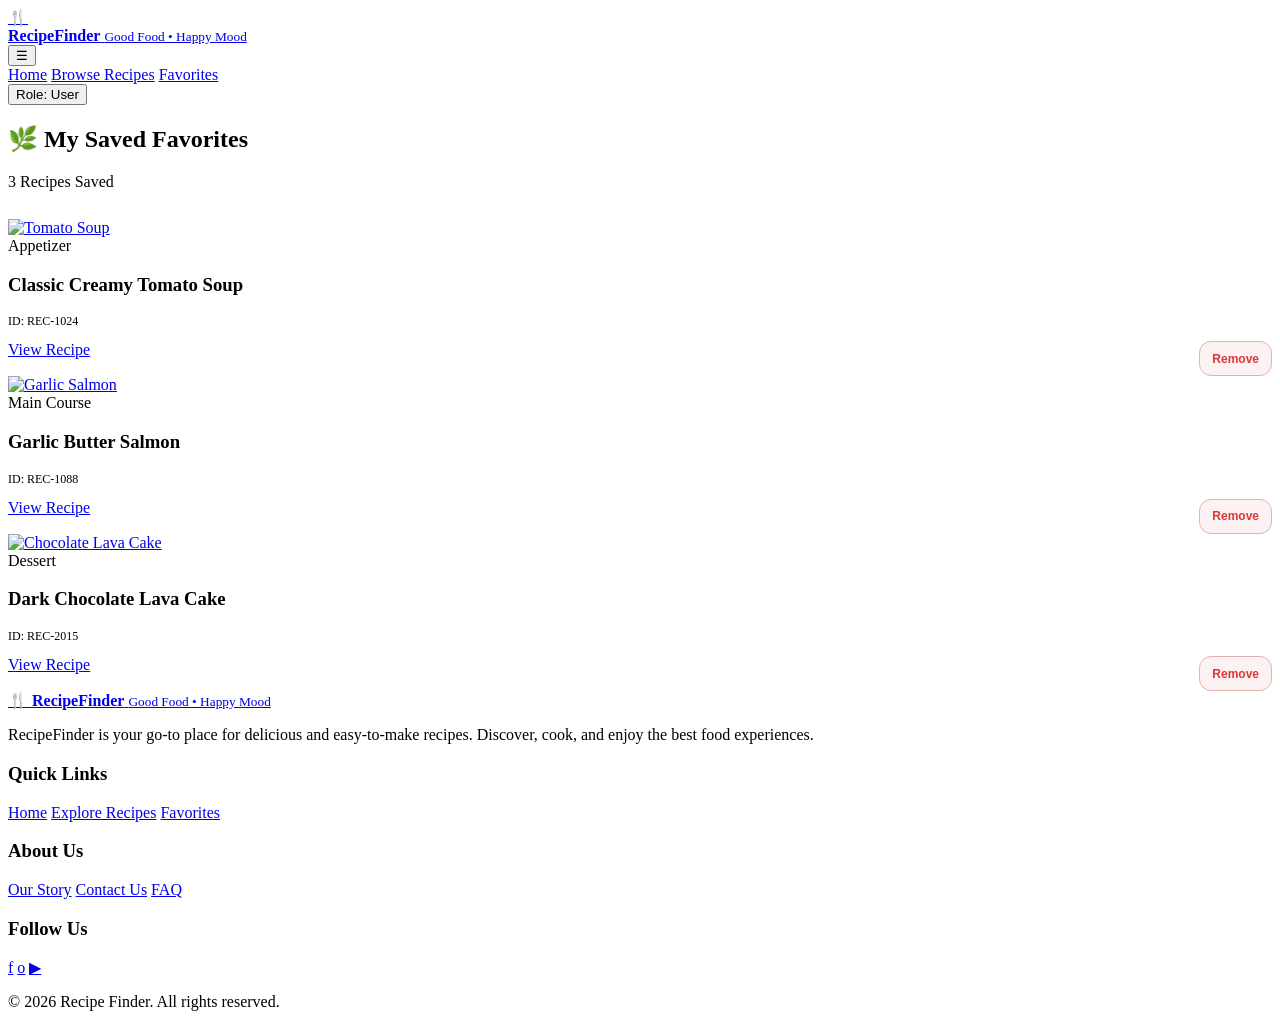
==== favorites.html @ 333517bc "Update favorites.html" ====
<!DOCTYPE html>
<html lang="en">
<head>
    <meta charset="UTF-8">
    <meta name="viewport" content="width=device-width, initial-scale=1.0">
    <title>My Favorites - Recipe Finder</title>
    <link rel="stylesheet" href="styles.css">
</head>
<body>

    <header class="site-header">
        <div class="container navbar">
            <a href="index.html" class="brand">
                <div class="brand-icon" aria-hidden="true">🍴</div>
                <div class="brand-copy">
                    <strong>Recipe<span>Finder</span></strong>
                    <small>Good Food &bull; Happy Mood</small>
                </div>
            </a>

            <button class="menu-toggle" id="menuToggle" aria-label="Toggle navigation" aria-expanded="false">☰</button>

            <nav class="nav-links" id="navLinks" aria-label="Main navigation">
                <a href="index.html">Home</a>
                <a href="browse.html">Browse Recipes</a>
                <a href="favorites.html" class="active">Favorites</a>
            </nav>

            <div class="auth-links">
                <button type="button" class="btn btn-outline" style="cursor: default;">Role: User</button>
            </div>
        </div>
    </header>

    <main class="popular-section">
        <div class="container">
            <div class="section-heading" style="margin-bottom: 28px;">
                <h2><span class="leaf" aria-hidden="true">🌿</span> My Saved Favorites</h2>
                <span class="text-link">3 Recipes Saved</span>
            </div>

            <div class="recipe-grid">
                <!-- Recipe Card 1 -->
                <article class="recipe-card">
                    <a href="recipe-details.html" class="card-image">
                        <img src="https://images.unsplash.com/photo-1547592180-85f173990554?auto=format&fit=crop&w=500&q=80" alt="Tomato Soup">
                    </a>
                    <div class="card-content">
                        <span class="tag tag-appetizer">Appetizer</span>
                        <h3>Classic Creamy Tomato Soup</h3>
                        <p style="font-size: 12px; color: var(--muted); margin-bottom: 12px;">ID: REC-1024</p>
                        <div style="display: flex; gap: 8px;">
                            <a href="recipe-details.html" class="card-button" style="flex: 1;">View Recipe</a>
                            <button type="button" class="btn" style="height: 35px; border: 1px solid #e0b3b0; background: #fdf2f2; border-radius: 12px; color: #d9383a; font-size: 12px; font-weight: 600; padding: 0 12px;">Remove</button>
                        </div>
                    </div>
                </article>

                <!-- Recipe Card 2 -->
                <article class="recipe-card">
                    <a href="recipe-details.html" class="card-image">
                        <img src="https://images.unsplash.com/photo-1519708227418-c8fd9a32b7a2?auto=format&fit=crop&w=500&q=80" alt="Garlic Salmon">
                    </a>
                    <div class="card-content">
                        <span class="tag tag-main">Main Course</span>
                        <h3>Garlic Butter Salmon</h3>
                        <p style="font-size: 12px; color: var(--muted); margin-bottom: 12px;">ID: REC-1088</p>
                        <div style="display: flex; gap: 8px;">
                            <a href="recipe-details.html" class="card-button" style="flex: 1;">View Recipe</a>
                            <button type="button" class="btn" style="height: 35px; border: 1px solid #e0b3b0; background: #fdf2f2; border-radius: 12px; color: #d9383a; font-size: 12px; font-weight: 600; padding: 0 12px;">Remove</button>
                        </div>
                    </div>
                </article>

                <!-- Recipe Card 3 -->
                <article class="recipe-card">
                    <a href="recipe-details.html" class="card-image">
                        <img src="https://images.unsplash.com/photo-1606313564200-e75d5e30476c?auto=format&fit=crop&w=500&q=80" alt="Chocolate Lava Cake">
                    </a>
                    <div class="card-content">
                        <span class="tag tag-dessert">Dessert</span>
                        <h3>Dark Chocolate Lava Cake</h3>
                        <p style="font-size: 12px; color: var(--muted); margin-bottom: 12px;">ID: REC-2015</p>
                        <div style="display: flex; gap: 8px;">
                            <a href="recipe-details.html" class="card-button" style="flex: 1;">View Recipe</a>
                            <button type="button" class="btn" style="height: 35px; border: 1px solid #e0b3b0; background: #fdf2f2; border-radius: 12px; color: #d9383a; font-size: 12px; font-weight: 600; padding: 0 12px;">Remove</button>
                        </div>
                    </div>
                </article>
            </div>
        </div>
    </main>

    <footer class="site-footer">
        <div class="container footer-grid">
            <a class="brand footer-brand" href="index.html">
                <span class="brand-icon" aria-hidden="true">🍴</span>
                <span class="brand-copy">
                    <strong>Recipe<span>Finder</span></strong>
                    <small>Good Food &bull; Happy Mood</small>
                </span>
            </a>
            <p class="footer-about">RecipeFinder is your go-to place for delicious and easy-to-make recipes. Discover, cook, and enjoy the best food experiences.</p>
            <div>
                <h3>Quick Links</h3>
                <a href="index.html">Home</a>
                <a href="browse.html">Explore Recipes</a>
                <a href="favorites.html">Favorites</a>
            </div>
            <div>
                <h3>About Us</h3>
                <a href="#">Our Story</a>
                <a href="#">Contact Us</a>
                <a href="#">FAQ</a>
            </div>
            <div>
                <h3>Follow Us</h3>
                <div class="social-links">
                    <a href="#">f</a>
                    <a href="#">o</a>
                    <a href="#">▶</a>
                </div>
            </div>
        </div>
        <div class="container copyright">
            <p>&copy; 2026 Recipe Finder. All rights reserved.</p>
        </div>
    </footer>

    <script>
        const menuToggle = document.getElementById('menuToggle');
        const navLinks = document.getElementById('navLinks');
        if (menuToggle) {
            menuToggle.addEventListener('click', () => {
                const isOpen = navLinks.classList.toggle('show');
                menuToggle.setAttribute('aria-expanded', String(isOpen));
            });
        }
    </script>

</body>
</html>
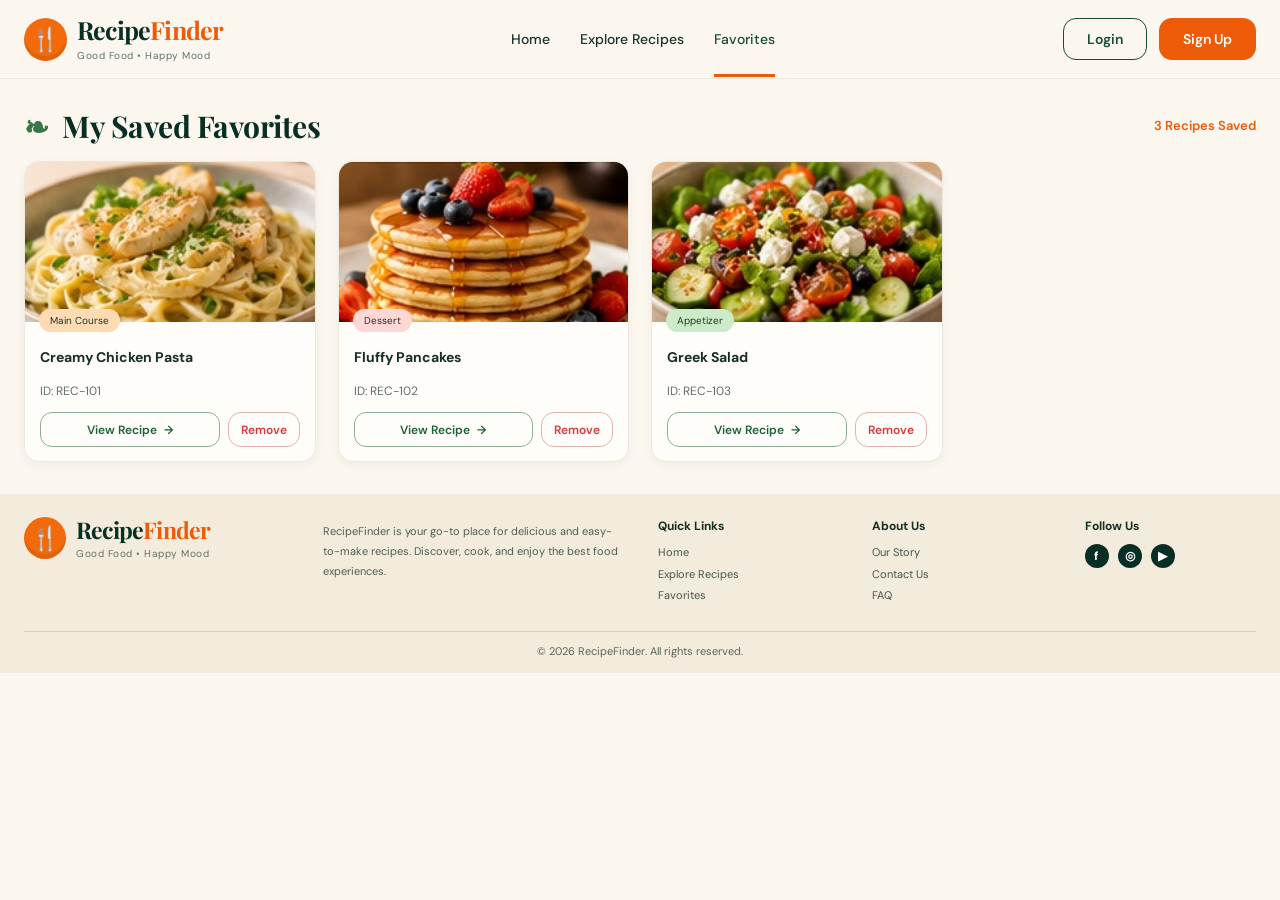
==== commit 88e2e8c0: "Update favorites.html" ====
--- a/favorites.html
+++ b/favorites.html
@@ -1,142 +1,113 @@
 <!DOCTYPE html>
 <html lang="en">
 <head>
-    <meta charset="UTF-8">
-    <meta name="viewport" content="width=device-width, initial-scale=1.0">
-    <title>My Favorites - Recipe Finder</title>
-    <link rel="stylesheet" href="styles.css">
+  <meta charset="UTF-8">
+  <meta name="viewport" content="width=device-width, initial-scale=1.0">
+  <meta name="description" content="View and manage your saved favorite recipes on RecipeFinder.">
+  <title>Favorites | RecipeFinder</title>
+  <link rel="stylesheet" href="css/style.css">
 </head>
 <body>
+  <header class="site-header">
+    <div class="container navbar">
+      <a class="brand" href="index.html" aria-label="RecipeFinder home">
+        <span class="brand-icon" aria-hidden="true">🍴</span>
+        <span class="brand-copy"><strong>Recipe<span>Finder</span></strong><small>Good Food • Happy Mood</small></span>
+      </a>
+      <button class="menu-toggle" id="menuToggle" aria-label="Toggle navigation" aria-expanded="false">☰</button>
+      <nav class="nav-links" id="navLinks" aria-label="Main navigation">
+        <a href="index.html">Home</a>
+        <a href="recipes.html">Explore Recipes</a>
+        <a class="active" href="favorites.html">Favorites</a>
+      </nav>
+      <div class="auth-links">
+        <a class="btn btn-outline" href="login.html">Login</a>
+        <a class="btn btn-orange" href="signup.html">Sign Up</a>
+      </div>
+    </div>
+  </header>
 
-    <header class="site-header">
-        <div class="container navbar">
-            <a href="index.html" class="brand">
-                <div class="brand-icon" aria-hidden="true">🍴</div>
-                <div class="brand-copy">
-                    <strong>Recipe<span>Finder</span></strong>
-                    <small>Good Food &bull; Happy Mood</small>
-                </div>
-            </a>
+  <main>
+    <section class="popular-section container">
+      <div class="section-heading">
+        <h2><span class="leaf" aria-hidden="true">❧</span> My Saved Favorites</h2>
+        <span class="text-link">3 Recipes Saved</span>
+      </div>
 
-            <button class="menu-toggle" id="menuToggle" aria-label="Toggle navigation" aria-expanded="false">☰</button>
+      <div class="recipe-grid">
+        <!-- ================= saved item 1: pasta ================= -->
+        <article class="recipe-card">
+          <a href="recipe-details.html#pasta" class="card-image">
+            <img src="images/chicken-pasta.jpg" alt="Creamy chicken pasta">
+          </a>
+          <div class="card-content">
+            <span class="tag tag-main">Main Course</span>
+            <h3>Creamy Chicken Pasta</h3>
+            <p style="font-size: 12px; color: var(--muted); margin-bottom: 12px;">ID: REC-101</p>
+            <div style="display: flex; gap: 8px;">
+              <a class="card-button" style="flex: 1;" href="recipe-details.html#pasta">View Recipe <span>→</span></a>
+              <button type="button" class="btn btn-outline" style="padding: 0 12px; height: 35px; border-color: #e0b3b0; color: #d9383a; font-size: 12px;" aria-label="Remove">Remove</button>
+            </div>
+          </div>
+        </article>
 
-            <nav class="nav-links" id="navLinks" aria-label="Main navigation">
-                <a href="index.html">Home</a>
-                <a href="browse.html">Browse Recipes</a>
-                <a href="favorites.html" class="active">Favorites</a>
-            </nav>
+        <!-- ================= saved item 2: pancakes ================= -->
+        <article class="recipe-card">
+          <a href="recipe-details.html#pancakes" class="card-image">
+            <img src="images/pancakes.jpg" alt="Fluffy pancakes topped with berries">
+          </a>
+          <div class="card-content">
+            <span class="tag tag-dessert">Dessert</span>
+            <h3>Fluffy Pancakes</h3>
+            <p style="font-size: 12px; color: var(--muted); margin-bottom: 12px;">ID: REC-102</p>
+            <div style="display: flex; gap: 8px;">
+              <a class="card-button" style="flex: 1;" href="recipe-details.html#pancakes">View Recipe <span>→</span></a>
+              <button type="button" class="btn btn-outline" style="padding: 0 12px; height: 35px; border-color: #e0b3b0; color: #d9383a; font-size: 12px;" aria-label="Remove">Remove</button>
+            </div>
+          </div>
+        </article>
 
-            <div class="auth-links">
-                <button type="button" class="btn btn-outline" style="cursor: default;">Role: User</button>
+        <!-- ================= saved item 3: greek salad ================= -->
+        <article class="recipe-card">
+          <a href="recipe-details.html#salad" class="card-image">
+            <img src="images/greek-salad.jpg" alt="Fresh Greek salad">
+          </a>
+          <div class="card-content">
+            <span class="tag tag-appetizer">Appetizer</span>
+            <h3>Greek Salad</h3>
+            <p style="font-size: 12px; color: var(--muted); margin-bottom: 12px;">ID: REC-103</p>
+            <div style="display: flex; gap: 8px;">
+              <a class="card-button" style="flex: 1;" href="recipe-details.html#salad">View Recipe <span>→</span></a>
+              <button type="button" class="btn btn-outline" style="padding: 0 12px; height: 35px; border-color: #e0b3b0; color: #d9383a; font-size: 12px;" aria-label="Remove">Remove</button>
             </div>
-        </div>
-    </header>
+          </div>
+        </article>
+      </div>
+    </section>
+  </main>
 
-    <main class="popular-section">
-        <div class="container">
-            <div class="section-heading" style="margin-bottom: 28px;">
-                <h2><span class="leaf" aria-hidden="true">🌿</span> My Saved Favorites</h2>
-                <span class="text-link">3 Recipes Saved</span>
-            </div>
+  <footer class="site-footer">
+    <div class="container footer-grid">
+      <a class="brand footer-brand" href="index.html">
+        <span class="brand-icon" aria-hidden="true">🍴</span><span class="brand-copy"><strong>Recipe<span>Finder</span></strong><small>Good Food • Happy Mood</small></span>
+      </a>
+      <p class="footer-about">RecipeFinder is your go-to place for delicious and easy-to-make recipes. Discover, cook, and enjoy the best food experiences.</p>
+      <div><h3>Quick Links</h3><a href="index.html">Home</a><a href="recipes.html">Explore Recipes</a><a href="favorites.html">Favorites</a></div>
+      <div><h3>About Us</h3><a href="#about">Our Story</a><a href="#contact">Contact Us</a><a href="#faq">FAQ</a></div>
+      <div><h3>Follow Us</h3><div class="social-links"><a href="#facebook" aria-label="Facebook">f</a><a href="#instagram" aria-label="Instagram">◎</a><a href="#youtube" aria-label="YouTube">▶</a></div></div>
+    </div>
+    <div class="container copyright">© 2026 RecipeFinder. All rights reserved.</div>
+  </footer>
 
-            <div class="recipe-grid">
-                <!-- Recipe Card 1 -->
-                <article class="recipe-card">
-                    <a href="recipe-details.html" class="card-image">
-                        <img src="https://images.unsplash.com/photo-1547592180-85f173990554?auto=format&fit=crop&w=500&q=80" alt="Tomato Soup">
-                    </a>
-                    <div class="card-content">
-                        <span class="tag tag-appetizer">Appetizer</span>
-                        <h3>Classic Creamy Tomato Soup</h3>
-                        <p style="font-size: 12px; color: var(--muted); margin-bottom: 12px;">ID: REC-1024</p>
-                        <div style="display: flex; gap: 8px;">
-                            <a href="recipe-details.html" class="card-button" style="flex: 1;">View Recipe</a>
-                            <button type="button" class="btn" style="height: 35px; border: 1px solid #e0b3b0; background: #fdf2f2; border-radius: 12px; color: #d9383a; font-size: 12px; font-weight: 600; padding: 0 12px;">Remove</button>
-                        </div>
-                    </div>
-                </article>
-
-                <!-- Recipe Card 2 -->
-                <article class="recipe-card">
-                    <a href="recipe-details.html" class="card-image">
-                        <img src="https://images.unsplash.com/photo-1519708227418-c8fd9a32b7a2?auto=format&fit=crop&w=500&q=80" alt="Garlic Salmon">
-                    </a>
-                    <div class="card-content">
-                        <span class="tag tag-main">Main Course</span>
-                        <h3>Garlic Butter Salmon</h3>
-                        <p style="font-size: 12px; color: var(--muted); margin-bottom: 12px;">ID: REC-1088</p>
-                        <div style="display: flex; gap: 8px;">
-                            <a href="recipe-details.html" class="card-button" style="flex: 1;">View Recipe</a>
-                            <button type="button" class="btn" style="height: 35px; border: 1px solid #e0b3b0; background: #fdf2f2; border-radius: 12px; color: #d9383a; font-size: 12px; font-weight: 600; padding: 0 12px;">Remove</button>
-                        </div>
-                    </div>
-                </article>
-
-                <!-- Recipe Card 3 -->
-                <article class="recipe-card">
-                    <a href="recipe-details.html" class="card-image">
-                        <img src="https://images.unsplash.com/photo-1606313564200-e75d5e30476c?auto=format&fit=crop&w=500&q=80" alt="Chocolate Lava Cake">
-                    </a>
-                    <div class="card-content">
-                        <span class="tag tag-dessert">Dessert</span>
-                        <h3>Dark Chocolate Lava Cake</h3>
-                        <p style="font-size: 12px; color: var(--muted); margin-bottom: 12px;">ID: REC-2015</p>
-                        <div style="display: flex; gap: 8px;">
-                            <a href="recipe-details.html" class="card-button" style="flex: 1;">View Recipe</a>
-                            <button type="button" class="btn" style="height: 35px; border: 1px solid #e0b3b0; background: #fdf2f2; border-radius: 12px; color: #d9383a; font-size: 12px; font-weight: 600; padding: 0 12px;">Remove</button>
-                        </div>
-                    </div>
-                </article>
-            </div>
-        </div>
-    </main>
-
-    <footer class="site-footer">
-        <div class="container footer-grid">
-            <a class="brand footer-brand" href="index.html">
-                <span class="brand-icon" aria-hidden="true">🍴</span>
-                <span class="brand-copy">
-                    <strong>Recipe<span>Finder</span></strong>
-                    <small>Good Food &bull; Happy Mood</small>
-                </span>
-            </a>
-            <p class="footer-about">RecipeFinder is your go-to place for delicious and easy-to-make recipes. Discover, cook, and enjoy the best food experiences.</p>
-            <div>
-                <h3>Quick Links</h3>
-                <a href="index.html">Home</a>
-                <a href="browse.html">Explore Recipes</a>
-                <a href="favorites.html">Favorites</a>
-            </div>
-            <div>
-                <h3>About Us</h3>
-                <a href="#">Our Story</a>
-                <a href="#">Contact Us</a>
-                <a href="#">FAQ</a>
-            </div>
-            <div>
-                <h3>Follow Us</h3>
-                <div class="social-links">
-                    <a href="#">f</a>
-                    <a href="#">o</a>
-                    <a href="#">▶</a>
-                </div>
-            </div>
-        </div>
-        <div class="container copyright">
-            <p>&copy; 2026 Recipe Finder. All rights reserved.</p>
-        </div>
-    </footer>
-
-    <script>
-        const menuToggle = document.getElementById('menuToggle');
-        const navLinks = document.getElementById('navLinks');
-        if (menuToggle) {
-            menuToggle.addEventListener('click', () => {
-                const isOpen = navLinks.classList.toggle('show');
-                menuToggle.setAttribute('aria-expanded', String(isOpen));
-            });
-        }
-    </script>
-
+  <script>
+    const menuToggle = document.getElementById('menuToggle');
+    const navLinks = document.getElementById('navLinks');
+    if (menuToggle) {
+      menuToggle.addEventListener('click', () => {
+        const isOpen = navLinks.classList.toggle('show');
+        menuToggle.setAttribute('aria-expanded', String(isOpen));
+      });
+    }
+  </script>
 </body>
 </html>
--- a/css/style.css
+++ b/css/style.css
@@ -0,0 +1,945 @@
+@import url('https://fonts.googleapis.com/css2?family=DM+Sans:wght@400;500;600;700&family=Playfair+Display:wght@600;700;800&display=swap');
+
+:root {
+    --cream: #fbf7ef;
+    --cream-deep: #f4ecdc;
+    --green: #174d31;
+    --green-dark: #092f25;
+    --orange: #ed5b08;
+    --text: #17332a;
+    --muted: #617068;
+    --white: #fff;
+    --border: #e8e2d7;
+    --shadow: 0 5px 18px rgba(34, 48, 37, .07)
+}
+
+* {
+    box-sizing: border-box
+}
+
+html {
+    scroll-behavior: smooth
+}
+
+body {
+    margin: 0;
+    background: var(--cream);
+    color: var(--text);
+    font-family: 'DM Sans', Arial, sans-serif;
+    line-height: 1.5
+}
+
+a {
+    color: inherit;
+    text-decoration: none
+}
+
+img {
+    display: block;
+    max-width: 100%
+}
+
+.container {
+    width: min(1240px, calc(100% - 48px));
+    margin-inline: auto
+}
+
+.site-header {
+    background: rgba(251, 247, 239, .97);
+    border-bottom: 1px solid rgba(23, 77, 49, .07);
+    position: relative;
+    z-index: 5
+}
+
+.navbar {
+    min-height: 78px;
+    display: flex;
+    align-items: center;
+    justify-content: space-between;
+    gap: 28px
+}
+
+.brand {
+    display: inline-flex;
+    align-items: center;
+    gap: 10px;
+    flex-shrink: 0
+}
+
+.brand-icon {
+    display: grid;
+    place-items: center;
+    width: 43px;
+    height: 43px;
+    border-radius: 50%;
+    background: #f36a0b;
+    color: #fff;
+    font-size: 23px;
+    box-shadow: inset 0 -5px 0 rgba(0, 0, 0, .08)
+}
+
+.brand-copy {
+    display: flex;
+    flex-direction: column;
+    line-height: 1.15
+}
+
+.brand-copy strong {
+    font-family: 'Playfair Display', Georgia, serif;
+    font-size: 25px;
+    color: var(--green-dark);
+    letter-spacing: -.8px
+}
+
+.brand-copy strong span {
+    color: var(--orange)
+}
+
+.brand-copy small {
+    margin-top: 5px;
+    color: #637267;
+    font-size: 10px;
+    letter-spacing: .5px
+}
+
+.nav-links,
+.auth-links {
+    display: flex;
+    align-items: center;
+    gap: 30px
+}
+
+.nav-links a {
+    font-size: 14px;
+    font-weight: 500;
+    padding: 28px 0 24px;
+    border-bottom: 3px solid transparent
+}
+
+.nav-links a:hover,
+.nav-links a.active {
+    border-color: var(--orange);
+    color: var(--green)
+}
+
+.auth-links {
+    gap: 12px
+}
+
+.btn {
+    display: inline-flex;
+    align-items: center;
+    justify-content: center;
+    gap: 9px;
+    border: 1px solid transparent;
+    border-radius: 13px;
+    padding: 11px 23px;
+    font: 600 14px 'DM Sans', sans-serif;
+    cursor: pointer;
+    transition: transform .2s, background .2s
+}
+
+.btn:hover {
+    transform: translateY(-2px)
+}
+
+.btn-outline {
+    border-color: var(--green);
+    color: var(--green);
+    background: transparent
+}
+
+.btn-orange {
+    background: var(--orange);
+    color: #fff
+}
+
+.btn-green {
+    background: #176234;
+    color: #fff
+}
+
+.menu-toggle {
+    display: none;
+    border: 0;
+    background: transparent;
+    color: var(--green);
+    font-size: 25px;
+    cursor: pointer
+}
+
+.hero {
+    overflow: hidden;
+    background: linear-gradient(105deg, #fbf4e7 0%, #f9f2e5 49%, #eee1c9 100%)
+}
+
+.hero-inner {
+    position: relative;
+    min-height: 360px;
+    display: grid;
+    grid-template-columns: .93fr 1.07fr;
+    align-items: center;
+    gap: 25px
+}
+
+.hero-copy {
+    padding: 42px 0 48px 54px;
+    position: relative;
+    z-index: 2
+}
+
+.eyebrow {
+    color: #397349;
+    font-size: 12px;
+    letter-spacing: 2px;
+    font-weight: 700;
+    margin: 0 0 12px
+}
+
+.eyebrow span {
+    color: var(--orange);
+    padding: 0 5px
+}
+
+.hero h1 {
+    font: 800 clamp(38px, 4vw, 57px)/1.12 'Playfair Display', Georgia, serif;
+    letter-spacing: -1.3px;
+    color: var(--green-dark);
+    margin: 0;
+    max-width: 520px
+}
+
+.hero h1 span {
+    display: block;
+    color: var(--orange)
+}
+
+.hero-description {
+    font-size: 16px;
+    line-height: 1.75;
+    max-width: 440px;
+    color: #35483e;
+    margin: 17px 0 23px
+}
+
+.hero-button {
+    padding: 13px 22px;
+    border-radius: 14px
+}
+
+.hero-button span:first-child {
+    font-size: 23px;
+    line-height: 15px
+}
+
+.hero-photo-wrap {
+    height: 360px;
+    position: relative;
+    align-self: stretch;
+    overflow: hidden;
+    border-radius: 48% 0 0 48% / 55% 0 0 55%;
+    margin-right: calc((1240px - min(1240px, 100vw - 48px))/ -2);
+}
+
+.hero-photo {
+    height: 100%;
+    width: 100%;
+    object-fit: cover;
+    object-position: center
+}
+
+.food-note {
+    position: absolute;
+    right: 5%;
+    top: 37%;
+    font-family: 'Playfair Display', Georgia, serif;
+    font-style: italic;
+    font-size: 21px;
+    line-height: 1.3;
+    color: #174d31;
+    text-align: center;
+    text-shadow: 0 1px 8px rgba(255, 255, 255, .6);
+    transform: rotate(5deg)
+}
+
+.food-note strong {
+    font-weight: 800
+}
+
+.decor {
+    position: absolute;
+    color: #e7a26a;
+    opacity: .7;
+    pointer-events: none
+}
+
+.decor-one {
+    font-size: 70px;
+    left: -25px;
+    bottom: -15px
+}
+
+.decor-two {
+    font-size: 46px;
+    right: 49%;
+    bottom: 15px;
+    color: #6c986c
+}
+
+.search-section {
+    position: relative;
+    margin-top: 20px;
+    z-index: 2
+}
+
+.search-bar {
+    display: grid;
+    grid-template-columns: 1fr 220px 175px;
+    gap: 14px;
+    padding: 12px;
+    background: rgba(255, 255, 255, .76);
+    border: 1px solid #eee8de;
+    border-radius: 18px;
+    box-shadow: var(--shadow)
+}
+
+.search-input,
+.course-select {
+    display: flex;
+    align-items: center;
+    gap: 12px;
+    background: #fff;
+    border: 1px solid #e8e5df;
+    border-radius: 12px;
+    padding: 0 15px;
+    min-width: 0
+}
+
+.search-input>span {
+    font-size: 25px;
+    color: var(--green)
+}
+
+.search-input input {
+    width: 100%;
+    height: 44px;
+    border: 0;
+    outline: 0;
+    background: transparent;
+    font: 14px 'DM Sans', sans-serif;
+    color: var(--text)
+}
+
+.search-input input::placeholder {
+    color: #888f89
+}
+
+.course-select select {
+    width: 100%;
+    height: 44px;
+    border: 0;
+    outline: 0;
+    background: transparent;
+    color: #293b32;
+    font: 14px 'DM Sans', sans-serif;
+    cursor: pointer
+}
+
+.search-button {
+    border-radius: 12px
+}
+
+.popular-section {
+    padding: 27px 0 32px
+}
+
+.section-heading {
+    display: flex;
+    justify-content: space-between;
+    align-items: center;
+    gap: 20px;
+    margin-bottom: 15px
+}
+
+.section-heading h2 {
+    font: 700 30px 'Playfair Display', Georgia, serif;
+    color: var(--green-dark);
+    margin: 0;
+    letter-spacing: -.5px
+}
+
+.leaf {
+    color: #387847;
+    font-size: 30px;
+    margin-right: 7px
+}
+
+.text-link {
+    font-size: 13px;
+    color: var(--orange);
+    font-weight: 600
+}
+
+.text-link:hover {
+    text-decoration: underline
+}
+
+.recipe-grid {
+    display: grid;
+    grid-template-columns: repeat(4, minmax(0, 1fr));
+    gap: 22px
+}
+
+.recipe-card {
+    border: 1px solid #eee8df;
+    border-radius: 15px;
+    overflow: hidden;
+    background: #fffdf9;
+    box-shadow: 0 3px 10px rgba(30, 47, 35, .05);
+    transition: transform .2s, box-shadow .2s
+}
+
+.recipe-card:hover {
+    transform: translateY(-4px);
+    box-shadow: var(--shadow)
+}
+
+.card-image {
+    height: 160px;
+    display: block;
+    overflow: hidden;
+    background: #eee5d6
+}
+
+.card-image img {
+    height: 100%;
+    width: 100%;
+    object-fit: cover;
+    transition: transform .35s
+}
+
+.recipe-card:hover .card-image img {
+    transform: scale(1.04)
+}
+
+.card-content {
+    position: relative;
+    padding: 25px 15px 14px
+}
+
+.tag {
+    position: absolute;
+    top: -13px;
+    left: 14px;
+    border-radius: 30px;
+    padding: 4px 11px;
+    font-size: 10px;
+    color: #20352a
+}
+
+.tag-main {
+    background: #ffdbb3
+}
+
+.tag-dessert {
+    background: #ffd8d6
+}
+
+.tag-appetizer {
+    background: #ccebc9
+}
+
+.card-content h3 {
+    font-size: 14px;
+    margin: 0 0 14px;
+    font-weight: 700;
+    color: #172e25
+}
+
+.card-button {
+    height: 35px;
+    border: 1px solid #8caf96;
+    border-radius: 12px;
+    display: flex;
+    align-items: center;
+    justify-content: center;
+    gap: 7px;
+    color: #1c6035;
+    font-size: 12px;
+    font-weight: 600
+}
+
+.card-button:hover {
+    background: #edf5ed
+}
+
+/* --- Recipe Details Page Styling Additions --- */
+.detail-article {
+    padding: 36px;
+    background: #fffdf9;
+}
+
+.detail-heading-bar {
+    border-bottom: 1px solid var(--border);
+    padding-bottom: 24px;
+    margin-bottom: 30px;
+    align-items: flex-start;
+}
+
+.detail-heading-bar .tag {
+    position: static;
+    display: inline-block;
+    margin-bottom: 10px;
+}
+
+.detail-title-text {
+    font: 700 36px/1.2 'Playfair Display', Georgia, serif;
+    color: var(--green-dark);
+    margin: 0 0 8px;
+    letter-spacing: -0.5px;
+}
+
+.detail-meta-text {
+    font-size: 13px;
+    color: var(--muted);
+    margin: 0;
+}
+
+.detail-layout-grid {
+    grid-template-columns: 320px 1fr;
+    gap: 36px;
+    align-items: start;
+}
+
+.ingredients-panel {
+    background: var(--cream-deep);
+    border: 1px solid var(--border);
+    border-radius: 16px;
+    padding: 24px;
+}
+
+.ingredients-panel h2,
+.instructions-panel h2 {
+    font: 700 22px 'Playfair Display', Georgia, serif;
+    color: var(--green-dark);
+    margin: 0 0 16px;
+}
+
+.ingredients-table-list {
+    list-style: none;
+    padding: 0;
+    margin: 0;
+}
+
+.ingredients-table-list li {
+    display: flex;
+    justify-content: space-between;
+    padding: 10px 0;
+    border-bottom: 1px dashed #d8d0c1;
+    font-size: 14px;
+}
+
+.ingredients-table-list li:last-child {
+    border-bottom: none;
+}
+
+.instruction-step-item {
+    margin-bottom: 20px;
+}
+
+.instruction-step-item h3 {
+    font-size: 15px;
+    font-weight: 700;
+    color: var(--green);
+    margin: 0 0 4px;
+}
+
+.instruction-step-item p {
+    font-size: 14px;
+    line-height: 1.6;
+    color: #35483e;
+    margin: 0;
+}
+
+.site-footer {
+    background: #f3ecdd;
+    padding-top: 23px
+}
+
+.footer-grid {
+    display: grid;
+    grid-template-columns: 1.1fr 1.25fr .75fr .75fr .7fr;
+    gap: 30px;
+    align-items: start;
+    padding-bottom: 22px
+}
+
+.footer-brand .brand-icon {
+    width: 42px;
+    height: 42px
+}
+
+.footer-brand .brand-copy strong {
+    font-size: 23px
+}
+
+.footer-about {
+    font-size: 11px;
+    line-height: 1.8;
+    color: #4f5d53;
+    margin: 5px 0 0
+}
+
+.footer-grid h3 {
+    font-size: 12px;
+    margin: 0 0 9px;
+    color: #152f25
+}
+
+.footer-grid>div>a {
+    display: block;
+    font-size: 11px;
+    color: #42544a;
+    margin: 5px 0
+}
+
+.footer-grid>div>a:hover {
+    color: var(--orange)
+}
+
+.social-links {
+    display: flex;
+    gap: 9px
+}
+
+.social-links a {
+    width: 24px;
+    height: 24px;
+    border-radius: 50%;
+    background: var(--green-dark);
+    color: #fff;
+    display: grid;
+    place-items: center;
+    font-size: 12px;
+    font-weight: 700
+}
+
+.copyright {
+    border-top: 1px solid #d8d0c1;
+    text-align: center;
+    padding: 11px 0 14px;
+    font-size: 11px;
+    color: #59645c
+}
+
+.sr-only {
+    position: absolute;
+    width: 1px;
+    height: 1px;
+    padding: 0;
+    margin: -1px;
+    overflow: hidden;
+    clip: rect(0, 0, 0, 0);
+    white-space: nowrap;
+    border: 0
+}
+
+@media(max-width:1000px) {
+    .navbar {
+        gap: 16px
+    }
+
+    .nav-links {
+        gap: 17px
+    }
+
+    .hero-copy {
+        padding-left: 12px
+    }
+
+    .hero-photo-wrap {
+        margin-right: -24px
+    }
+
+    .recipe-grid {
+        gap: 14px
+    }
+
+    .card-image {
+        height: 140px
+    }
+
+    .footer-grid {
+        grid-template-columns: repeat(3, 1fr)
+    }
+}
+
+@media(max-width:760px) {
+    .container {
+        width: min(100% - 30px, 600px)
+    }
+
+    .navbar {
+        min-height: 72px;
+        flex-wrap: wrap;
+        gap: 12px;
+        padding-block: 12px
+    }
+
+    .brand-copy strong {
+        font-size: 22px
+    }
+
+    .brand-icon {
+        width: 38px;
+        height: 38px
+    }
+
+    .menu-toggle {
+        display: block;
+        margin-left: auto
+    }
+
+    .nav-links {
+        display: none;
+        order: 4;
+        width: 100%;
+        flex-direction: column;
+        align-items: stretch;
+        gap: 0;
+        padding: 4px 0
+    }
+
+    .nav-links.show {
+        display: flex
+    }
+
+    .nav-links a {
+        padding: 11px 4px;
+        border-bottom: 1px solid var(--border)
+    }
+
+    .auth-links {
+        gap: 7px
+    }
+
+    .auth-links .btn {
+        padding: 9px 12px;
+        font-size: 12px
+    }
+
+    .hero-inner {
+        grid-template-columns: 1fr;
+        gap: 0
+    }
+
+    .hero-copy {
+        padding: 37px 4px 26px
+    }
+
+    .hero h1 {
+        font-size: 43px
+    }
+
+    .hero-description {
+        font-size: 14px;
+        max-width: 500px
+    }
+
+    .hero-photo-wrap {
+        height: 250px;
+        margin: 0 -15px;
+        border-radius: 35% 0 0 0
+    }
+
+    .food-note {
+        font-size: 17px;
+        right: 7%;
+        top: 34%
+    }
+
+    .decor-two {
+        display: none
+    }
+
+    .search-section {
+        margin-top: 15px
+    }
+
+    .search-bar {
+        grid-template-columns: 1fr;
+        gap: 9px;
+        padding: 10px
+    }
+
+    .search-input,
+    .course-select {
+        min-height: 47px
+    }
+
+    .search-button {
+        min-height: 45px
+    }
+
+    .popular-section {
+        padding-top: 25px
+    }
+
+    .section-heading h2 {
+        font-size: 25px
+    }
+
+    .leaf {
+        font-size: 24px
+    }
+
+    .text-link {
+        font-size: 11px
+    }
+
+    .recipe-grid {
+        grid-template-columns: repeat(2, minmax(0, 1fr));
+        gap: 13px
+    }
+
+    .card-image {
+        height: 140px
+    }
+
+    .card-content {
+        padding: 23px 11px 12px
+    }
+
+    .card-content h3 {
+        font-size: 13px;
+        min-height: 38px
+    }
+
+    .detail-layout-grid {
+        grid-template-columns: 1fr;
+    }
+
+    .footer-grid {
+        grid-template-columns: repeat(2, minmax(0, 1fr));
+        gap: 22px 16px
+    }
+
+    .footer-about {
+        font-size: 12px
+    }
+
+    .copyright {
+        font-size: 10px
+    }
+}
+
+@media(max-width:390px) {
+    .auth-links {
+        width: 100%;
+        order: 5
+    }
+
+    .auth-links .btn {
+        flex: 1
+    }
+
+    .hero h1 {
+        font-size: 37px
+    }
+
+    .section-heading {
+        align-items: flex-start
+    }
+
+    .section-heading h2 {
+        font-size: 22px
+    }
+
+    .card-image {
+        height: 120px
+    }
+}
+
+/* Styles for Login & Signup */
+.form-container {
+    display: flex;
+    justify-content: center;
+    align-items: center;
+    padding: 50px 20px;
+    min-height: 80vh;
+}
+
+.custom-form {
+    background-color: #ffffff;
+    padding: 30px;
+    border-radius: 8px;
+    box-shadow: 0 4px 12px rgba(0,0,0,0.08);
+    width: 100%;
+    max-width: 400px;
+}
+
+.custom-form h2 {
+    text-align: center;
+    margin-bottom: 25px;
+    color: #2b2b2b;
+}
+
+.input-field {
+    margin-bottom: 18px;
+}
+
+.input-field label {
+    display: block;
+    margin-bottom: 6px;
+    font-size: 14px;
+    color: #555;
+    font-weight: 600;
+}
+
+.input-field input {
+    width: 100%;
+    padding: 10px;
+    border: 1px solid #ccc;
+    border-radius: 5px;
+    box-sizing: border-box;
+    font-size: 14px;
+}
+
+.input-field input:focus {
+    border-color: #e63946;
+    outline: none;
+}
+
+.submit-btn {
+    width: 100%;
+    background-color: #e63946;
+    color: white;
+    border: none;
+    padding: 12px;
+    border-radius: 5px;
+    font-size: 16px;
+    cursor: pointer;
+    font-weight: bold;
+    margin-top: 10px;
+}
+
+.submit-btn:hover {
+    background-color: #d62828;
+}
+
+.form-footer {
+    text-align: center;
+    margin-top: 20px;
+    font-size: 14px;
+    color: #666;
+}
+
+.form-footer a {
+    color: #e63946;
+    text-decoration: none;
+    font-weight: bold;
+}
+
+.form-footer a:hover {
+    text-decoration: underline;
+}
